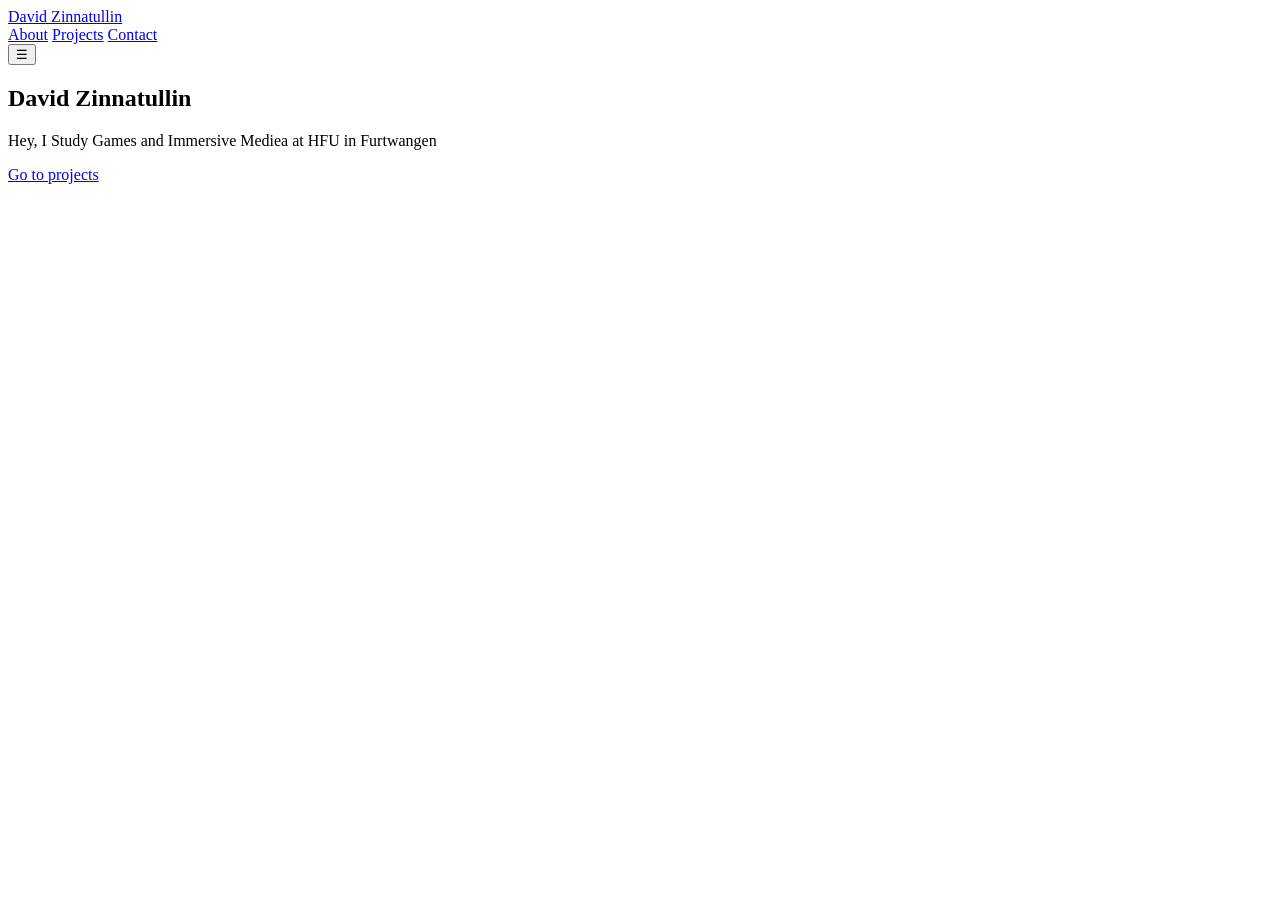
==== index.html @ 04d8bfc5 "SImple Implementation" ====
<!DOCTYPE html>
<html lang="en">
<head>
        <meta charset="utf-8">
        <meta name="viewport" content="width=device-width, initial-scale=1">
        <title>Basic Portfolio</title>
</head>
<body>
        <header class="site-header">
            <div img = "image.png " class="container header-inner">
                <a class="logo" href="#">David Zinnatullin</a>
                <nav class="nav" id="nav">
                    <a href="#about">About</a>
                    <a href="projects.html">Projects</a>
                    <a href="contact.html">Contact</a>
                </nav>
                <button id="nav-toggle" class="nav-toggle" aria-label="Toggle navigation">☰</button>
            </div>
        </header>

        <main>
            <section class="hero">
                <div class="container">
                    <h1>David Zinnatullin</h1>
                    <p class="lead">Hey, I Study Games and Immersive Mediea at HFU in Furtwangen</p>
                    <p><a class="btn" href="projects.html">Go to projects</a></p>
                </div>
            </section>


        </main>

   

        <script src="script.js"></script>
</body>
</html>
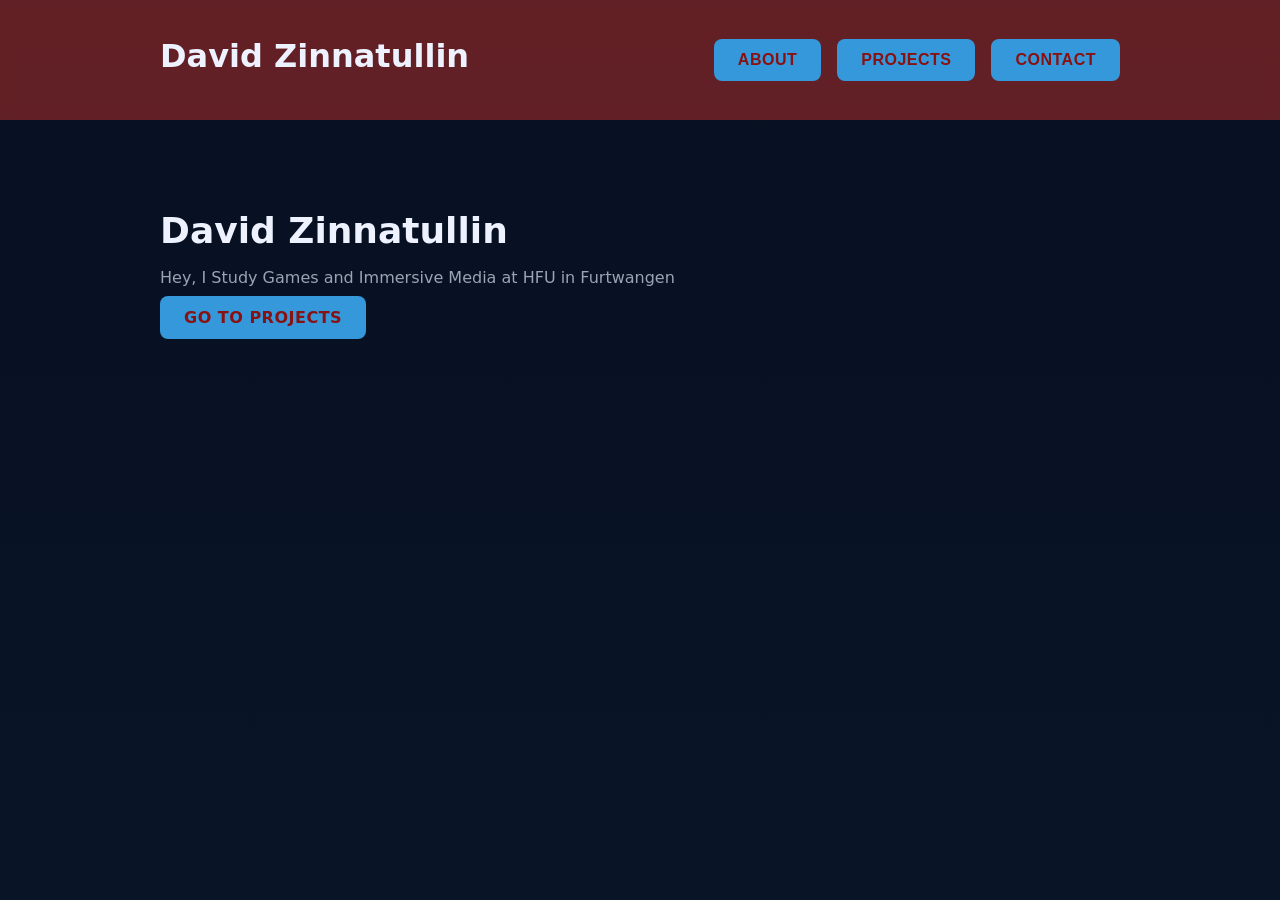
==== commit 7e73a240: "more diffrent changes (changed the buttons and font)" ====
--- a/index.html
+++ b/index.html
@@ -1,18 +1,24 @@
 <!DOCTYPE html>
 <html lang="en">
 <head>
-        <meta charset="utf-8">
-        <meta name="viewport" content="width=device-width, initial-scale=1">
-        <title>Basic Portfolio</title>
+    <meta charset="utf-8">
+    <meta name="viewport" content="width=device-width, initial-scale=1">
+    <title>Portfolio</title>
+    <link rel="stylesheet" href="style.css">
+    
 </head>
 <body>
         <header class="site-header">
             <div img = "image.png " class="container header-inner">
-                <a class="logo" href="#">David Zinnatullin</a>
+                <h1 class="logo" id="selection-Module" >David Zinnatullin</h1>
                 <nav class="nav" id="nav">
-                    <a href="#about">About</a>
-                    <a href="projects.html">Projects</a>
-                    <a href="contact.html">Contact</a>
+                    <form action="">
+                    <button  type="submit" class="btn">About</button>
+                    </form>
+                    <form action="projects.html" target="_self">
+                    <button type="submit" class="btn">Projects</button>
+                    </form>
+                    <button id="contact-widget-toggle" class="btn">Contact</button>
                 </nav>
                 <button id="nav-toggle" class="nav-toggle" aria-label="Toggle navigation">☰</button>
             </div>
@@ -22,7 +28,7 @@
             <section class="hero">
                 <div class="container">
                     <h1>David Zinnatullin</h1>
-                    <p class="lead">Hey, I Study Games and Immersive Mediea at HFU in Furtwangen</p>
+                    <p class="lead">Hey, I Study Games and Immersive Media at HFU in Furtwangen</p>
                     <p><a class="btn" href="projects.html">Go to projects</a></p>
                 </div>
             </section>
@@ -30,7 +36,24 @@
 
         </main>
 
-   
+                <!-- Contact widget trigger and widget markup -->
+              
+
+                <div id="contact-widget" class="contact-widget" aria-hidden="true">
+                    <div class="cw-header">
+                        <strong>Contact Information</strong>
+                        <button id="cw-close" class="cw-close" aria-label="Schließen">✕</button>
+                    </div>
+                    <form >
+                        <p></p>
+                        <label>Email</label>
+                        <address>Zinnatullin.da@gmail.com</address>
+                        <label>Mobile</label>
+                        <address>017670316932</address>
+                    </form>
+                </div>
+
+
 
         <script src="script.js"></script>
 </body>
--- a/style.css
+++ b/style.css
@@ -0,0 +1,420 @@
+:root {
+    --bg: #071327;
+    --muted: #9aa4b2;
+    --accent: #4f46e5;
+    --white: #eef2ff;
+    --card: rgba(255, 255, 255, 0.03);
+}
+
+* {
+    box-sizing: border-box;
+    margin: 0;
+    padding: 0
+}
+
+html,
+body {
+    height: 100%
+}
+
+body {
+    font-family: Inter, system-ui, -apple-system, 'Segoe UI', Roboto, 'Helvetica Neue', Arial;
+    line-height: 1.5;
+    color: var(--white);
+    background: linear-gradient(180deg, #071021 0%, #091427 100%)
+}
+
+h1,
+h2,
+h3,
+h4,
+h5,
+h6 
+{
+    font-weight: 600;
+    margin: 0 0 .5rem
+}
+
+
+
+
+a {
+    color: var(--accent);
+    text-decoration: none
+}
+
+a:hover {
+    text-decoration: underline
+}
+
+p {
+    margin: 0 0 1rem
+}
+
+img {
+    max-width: 100%;
+    height: auto;
+    display: block
+}
+
+.container {
+    max-width: 1000px;
+    margin: 0 auto;
+    padding: 1.25rem
+}
+
+.site-header {
+    padding: .75rem 0
+    
+    
+}
+.site-header{
+  background:rgba(137, 40, 40, 0.7);
+  backdrop-filter: blur(6px);
+  -webkit-backdrop-filter: blur(6px);
+  color:#2a55aa;
+  
+}
+
+.header-inner {
+    display: flex;
+    align-items: center;
+    justify-content: space-between
+}
+
+.logo {
+    font-weight: 700;
+    color: var(--white);
+    text-decoration: none
+}
+
+.nav {
+    display: flex;
+    gap: 1rem
+}
+
+.nav a {
+    color: var(--muted)
+}
+
+.nav a:hover {
+    color: var(--white)
+}
+
+.nav-toggle {
+    display: none;
+    background: transparent;
+    border: 0;
+    color: var(--white);
+    font-size: 1.2rem
+}
+
+
+
+
+
+.hero {
+    padding: 4rem 0
+}
+
+.hero h1 {
+    font-size: 2.25rem
+}
+
+.lead {
+    color: var(--muted);
+    max-width: 60ch
+}
+
+.btn {
+  /* Layout & Form */
+  padding: 12px 24px;
+  border-radius: 8px; /* Abgerundete Ecken */
+  border: none;
+  cursor: pointer;
+  
+  /* Schrift */
+  font-size: 16px;
+  font-weight: 600;
+  text-transform: uppercase;
+  letter-spacing: 0.5px;
+  
+  /* Farben & Übergänge */
+  background-color: #3498db; /* Dein Blau */
+  color: #881111;
+  transition: all 0.3s ease; /* Sanfte Animation */
+}
+
+/* Hover-Effekt: Wenn man mit der Maus darüberfährt */
+.btn:hover {
+  background-color: #2980b9;
+  transform: translateY(-2px); /* Hebe-Effekt */
+  box-shadow: 0 4px 12px rgba(0, 0, 0, 0.15); /* Schatten für Tiefe */
+}
+
+/* Active-Effekt: Beim Klicken */
+.btn:active {
+  transform: translateY(0);
+}
+
+.about,
+.projects,
+.contact 
+{
+    padding: 2rem 0
+}
+
+.grid {
+    display: grid;
+    grid-template-columns: repeat(auto-fit, minmax(220px, 1fr));
+    gap: 1rem
+}
+
+.card {
+    background: var(--card);
+    padding: 1rem;
+    border-radius: 8px
+}
+
+.card h3 {
+    margin-top: 0
+}
+
+form {
+    display: grid;
+    gap: .5rem;
+    max-width: 540px
+}
+
+input,
+textarea {
+    padding: .6rem;
+    border-radius: 6px;
+    border: 1px solid rgba(255, 255, 255, 0.06);
+    background: transparent;
+    color: var(--white)
+}
+
+.form-status {
+    color: var(--muted);
+    font-size: .95rem;
+    margin-top: .5rem
+}
+
+.site-footer {
+    padding: 2rem 0;
+    color: var(--muted);
+    font-size: .95rem
+}
+
+@media(max-width:700px) {
+    .nav {
+        display: none;
+        position: absolute;
+        right: 1rem;
+        top: 64px;
+        background: var(--card);
+        padding: .75rem;
+        border-radius: 8px;
+        flex-direction: column
+    }
+
+    .nav-toggle {
+        display: inline-block
+    }
+
+    .header-inner {
+        position: relative
+    }
+}
+
+/* Gallery / modal styles */
+.gallery {
+    display: flex;
+    gap: 1rem;
+    flex-wrap: wrap;
+    margin-top: 1rem
+}
+
+.thumb {
+    width: 220px;
+    cursor: pointer;
+    border-radius: 8px;
+    overflow: hidden;
+    background: var(--card);
+    position: relative
+}
+
+.thumb img {
+    display: block;
+    width: 100%;
+    height: 140px;
+    object-fit: cover
+}
+
+.thumb-label {
+    padding: .5rem;
+    color: var(--muted);
+    font-size: .95rem
+}
+
+.video-modal {
+    display: none;
+    position: fixed;
+    inset: 0;
+    align-items: center;
+    justify-content: center;
+    z-index: 1200
+}
+
+.video-modal[aria-hidden="false"] {
+    display: flex
+}
+
+.vm-backdrop {
+    position: absolute;
+    inset: 0;
+    background: rgba(2, 6, 23, 0.75)
+}
+
+.vm-content {
+    position: relative;
+    max-width: 900px;
+    width: calc(100% - 2rem);
+    border-radius: 10px;
+    overflow: hidden;
+    background: #000;
+    padding: .5rem;
+    z-index: 1210;
+    box-shadow: 0 10px 40px rgba(2, 6, 23, 0.6)
+}
+
+.vm-close {
+    position: absolute;
+    right: .5rem;
+    top: .25rem;
+    background: transparent;
+    color: #fff;
+    border: 0;
+    font-size: 1.2rem;
+    padding: .35rem
+}
+
+video#project-player {
+    width: 100%;
+    height: auto;
+    background: #000;
+    display: block
+}
+
+.vm-controls {
+    display: flex;
+    justify-content: space-between;
+    padding: .5rem;
+    color: var(--muted)
+}
+
+.vm-btn {
+    background: transparent;
+    border: 1px solid rgba(255, 255, 255, 0.06);
+    color: var(--white);
+    padding: .45rem .8rem;
+    border-radius: 6px
+}
+
+@media(max-width:520px) {
+    .thumb {
+        width: 48%
+    }
+
+    .thumb img {
+        height: 110px
+    }
+}
+
+/* Contact widget styles */
+.contact-toggle {
+    position: fixed;
+    right: 1rem;
+    bottom: 1rem;
+    background: var(--accent);
+    color: #fff;
+    border: 0;
+    padding: .6rem .9rem;
+    border-radius: 999px;
+    cursor: pointer;
+    z-index: 1300
+}
+
+.contact-widget {
+    position: fixed;
+    right: 1rem;
+    bottom: 4.25rem;
+    width: 320px;
+    max-width: calc(100% - 2rem);
+    background: var(--card);
+    border-radius: 10px;
+    box-shadow: 0 8px 30px rgba(2, 6, 23, 0.6);
+    overflow: hidden;
+    z-index: 1305;
+    display: flex;
+    flex-direction: column
+}
+
+.contact-widget[aria-hidden="true"] {
+    display: none
+}
+
+.cw-header {
+    display: flex;
+    align-items: center;
+    justify-content: space-between;
+    padding: .6rem .8rem;
+    border-bottom: 1px solid rgba(255, 255, 255, 0.03);
+    color: var(--white)
+}
+
+.cw-close {
+    background: transparent;
+    border: 0;
+    color: var(--white);
+    font-size: 1rem
+}
+
+.cw-form {
+    display: flex;
+    flex-direction: column;
+    gap: .5rem;
+    padding: .75rem
+}
+
+.cw-form input,
+.cw-form textarea {
+    background: transparent;
+    border: 1px solid rgba(255, 255, 255, 0.06);
+    padding: .5rem;
+    border-radius: 6px;
+    color: var(--white)
+}
+
+.cw-actions {
+    display: flex;
+    justify-content: flex-end;
+    margin-top: .5rem
+}
+
+.cw-status {
+    color: var(--muted);
+    font-size: .9rem;
+    margin-top: .25rem
+}
+
+@media(max-width:520px) {
+    .contact-widget {
+        right: 0;
+        left: 0;
+        bottom: 0;
+        width: 100%;
+        border-radius: 12px 12px 0 0
+    }
+}
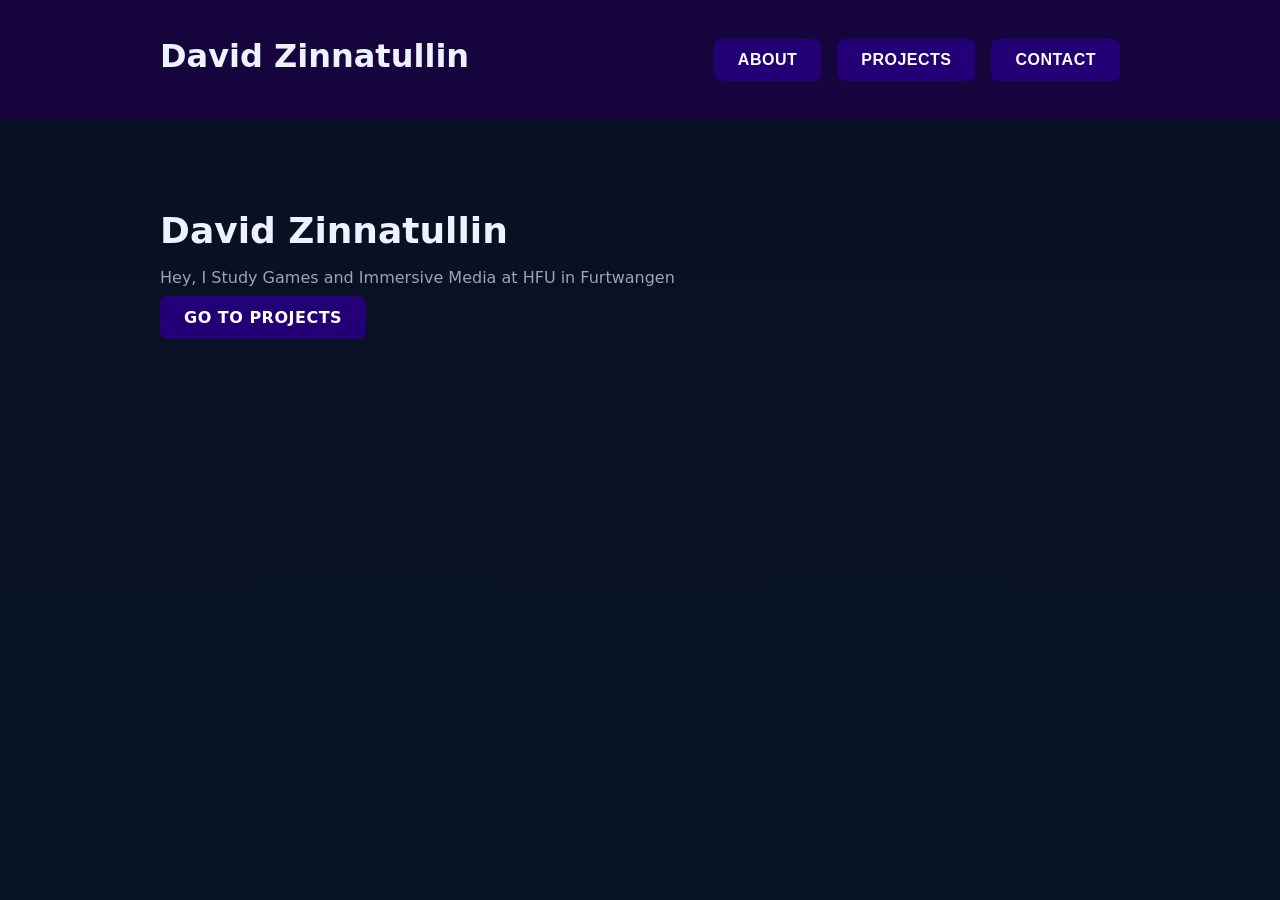
==== commit 302d94e5: "mobile number removed" ====
--- a/index.html
+++ b/index.html
@@ -48,8 +48,7 @@
                         <p></p>
                         <label>Email</label>
                         <address>Zinnatullin.da@gmail.com</address>
-                        <label>Mobile</label>
-                        <address>017670316932</address>
+                       
                     </form>
                 </div>
 
--- a/style.css
+++ b/style.css
@@ -69,7 +69,7 @@
     
 }
 .site-header{
-  background:rgba(137, 40, 40, 0.7);
+  background:rgba(29, 0, 75, 0.7);
   backdrop-filter: blur(6px);
   -webkit-backdrop-filter: blur(6px);
   color:#2a55aa;
@@ -140,8 +140,8 @@
   letter-spacing: 0.5px;
   
   /* Farben & Übergänge */
-  background-color: #3498db; /* Dein Blau */
-  color: #881111;
+  background-color: #240077; /* Dein Blau */
+  color: #ffffff;
   transition: all 0.3s ease; /* Sanfte Animation */
 }
 
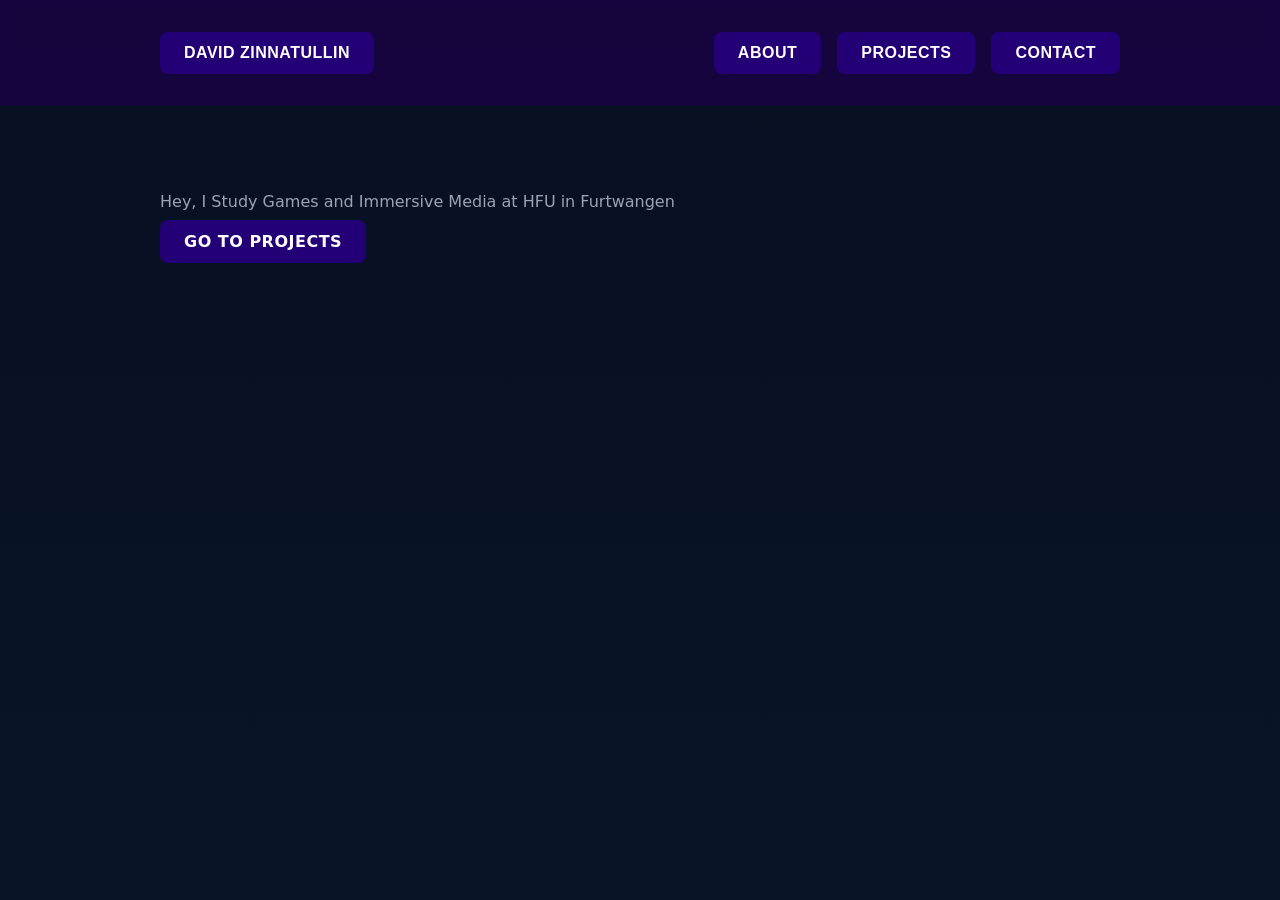
==== commit 87cadb44: "changes done etc." ====
--- a/index.html
+++ b/index.html
@@ -10,7 +10,7 @@
 <body>
         <header class="site-header">
             <div img = "image.png " class="container header-inner">
-                <h1 class="logo" id="selection-Module" >David Zinnatullin</h1>
+                <button class="btn" id="selection-Module" >David Zinnatullin</button>
                 <nav class="nav" id="nav">
                     <form action="">
                     <button  type="submit" class="btn">About</button>
@@ -27,7 +27,7 @@
         <main>
             <section class="hero">
                 <div class="container">
-                    <h1>David Zinnatullin</h1>
+                   
                     <p class="lead">Hey, I Study Games and Immersive Media at HFU in Furtwangen</p>
                     <p><a class="btn" href="projects.html">Go to projects</a></p>
                 </div>
--- a/style.css
+++ b/style.css
@@ -29,8 +29,7 @@
 h3,
 h4,
 h5,
-h6 
-{
+h6 {
     font-weight: 600;
     margin: 0 0 .5rem
 }
@@ -65,21 +64,21 @@
 
 .site-header {
     padding: .75rem 0
-    
-    
-}
-.site-header{
-  background:rgba(29, 0, 75, 0.7);
-  backdrop-filter: blur(6px);
-  -webkit-backdrop-filter: blur(6px);
-  color:#2a55aa;
-  
+}
+
+.site-header {
+
+    background: rgba(29, 0, 75, 0.7);
+    backdrop-filter: blur(6px);
+    -webkit-backdrop-filter: blur(6px);
+    color: #2a55aa;
+
 }
 
 .header-inner {
     display: flex;
     align-items: center;
-    justify-content: space-between
+    justify-content: space-between;
 }
 
 .logo {
@@ -118,6 +117,7 @@
 }
 
 .hero h1 {
+    align-self: auto;
     font-size: 2.25rem
 }
 
@@ -127,40 +127,44 @@
 }
 
 .btn {
-  /* Layout & Form */
-  padding: 12px 24px;
-  border-radius: 8px; /* Abgerundete Ecken */
-  border: none;
-  cursor: pointer;
-  
-  /* Schrift */
-  font-size: 16px;
-  font-weight: 600;
-  text-transform: uppercase;
-  letter-spacing: 0.5px;
-  
-  /* Farben & Übergänge */
-  background-color: #240077; /* Dein Blau */
-  color: #ffffff;
-  transition: all 0.3s ease; /* Sanfte Animation */
+    /* Layout & Form */
+    padding: 12px 24px;
+    border-radius: 8px;
+    /* Abgerundete Ecken */
+    border: none;
+    cursor: pointer;
+
+    /* Schrift */
+    font-size: 16px;
+    font-weight: 600;
+    text-transform: uppercase;
+    letter-spacing: 0.5px;
+
+    /* Farben & Übergänge */
+    background-color: #240077;
+    /* Dein Blau */
+    color: #ffffff;
+    transition: all 0.3s ease;
+    /* Sanfte Animation */
 }
 
 /* Hover-Effekt: Wenn man mit der Maus darüberfährt */
 .btn:hover {
-  background-color: #2980b9;
-  transform: translateY(-2px); /* Hebe-Effekt */
-  box-shadow: 0 4px 12px rgba(0, 0, 0, 0.15); /* Schatten für Tiefe */
+    background-color: #000000;
+    transform: translateY(-2px);
+    /* Hebe-Effekt */
+    box-shadow: 0 4px 12px rgba(0, 0, 0, 0.15);
+    /* Schatten für Tiefe */
 }
 
 /* Active-Effekt: Beim Klicken */
 .btn:active {
-  transform: translateY(0);
+    transform: translateY(0);
 }
 
 .about,
 .projects,
-.contact 
-{
+.contact {
     padding: 2rem 0
 }
 
@@ -417,4 +421,4 @@
         width: 100%;
         border-radius: 12px 12px 0 0
     }
-}
+}
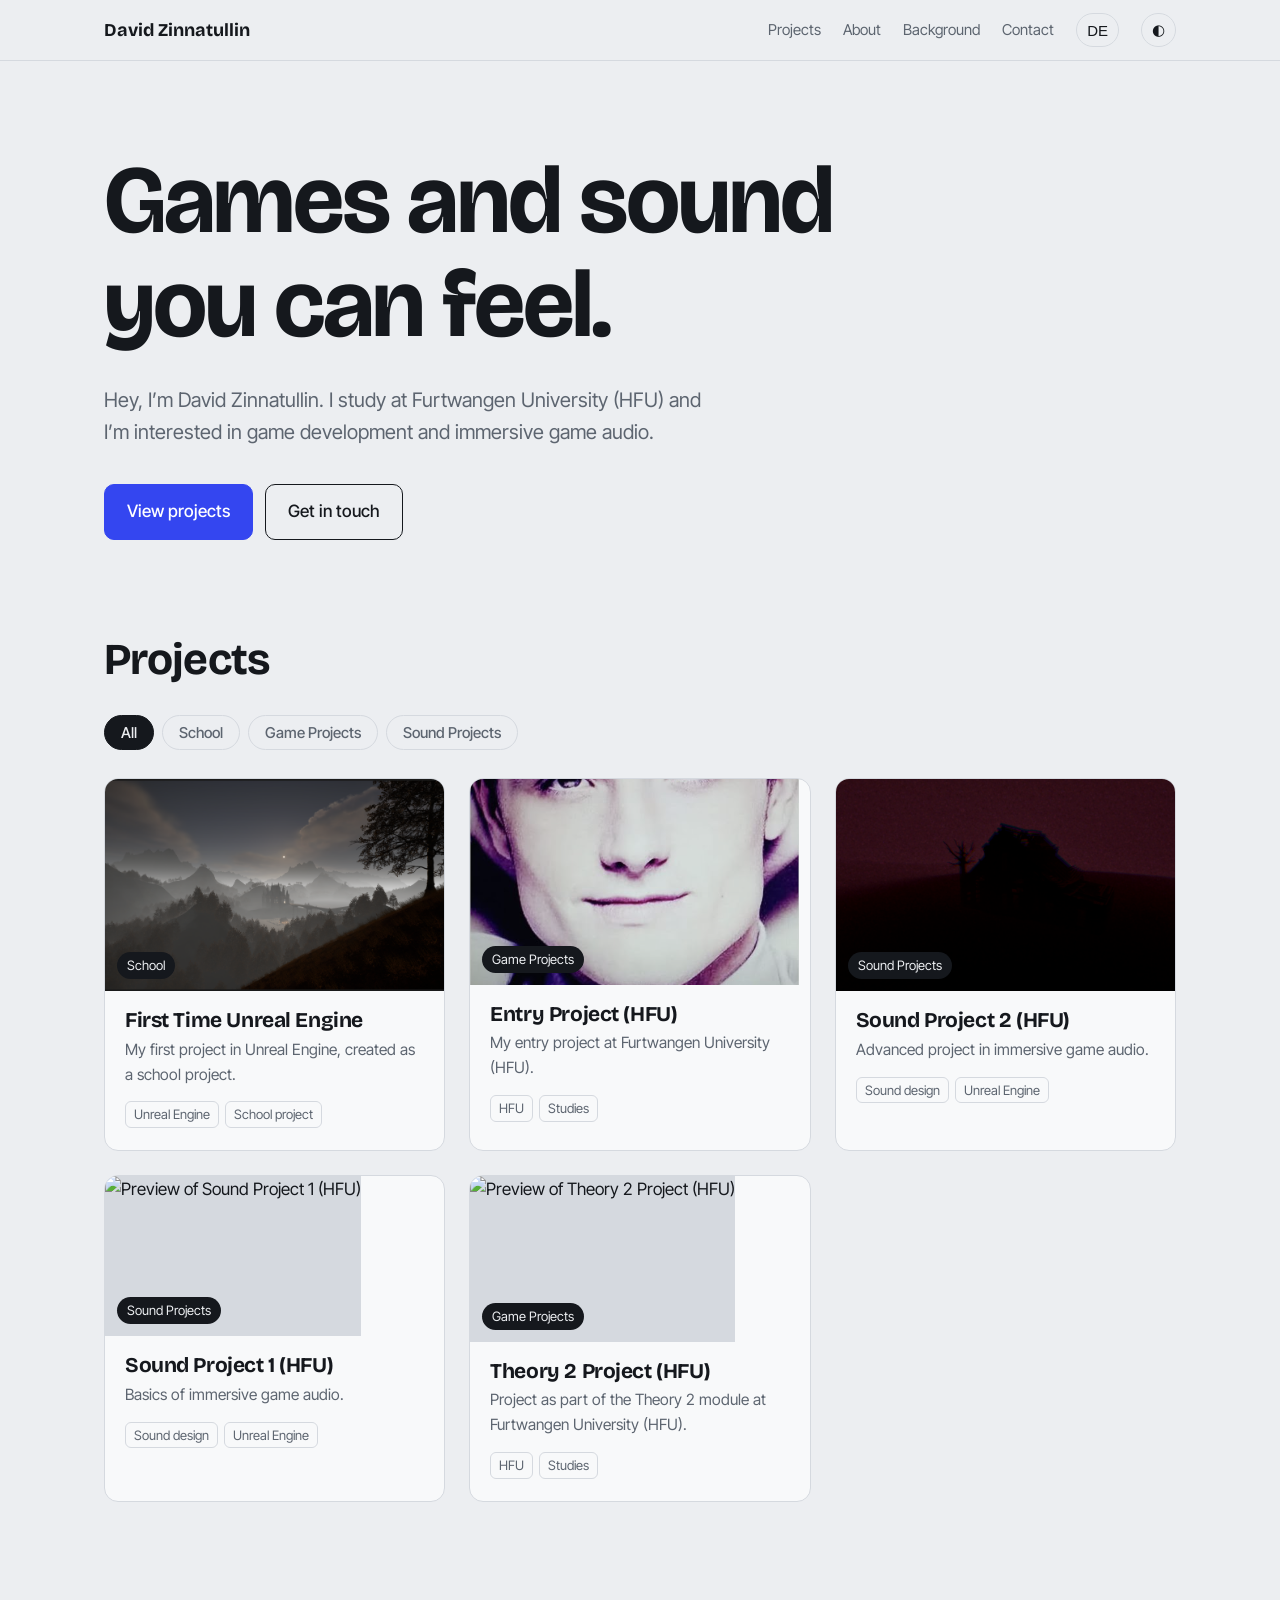
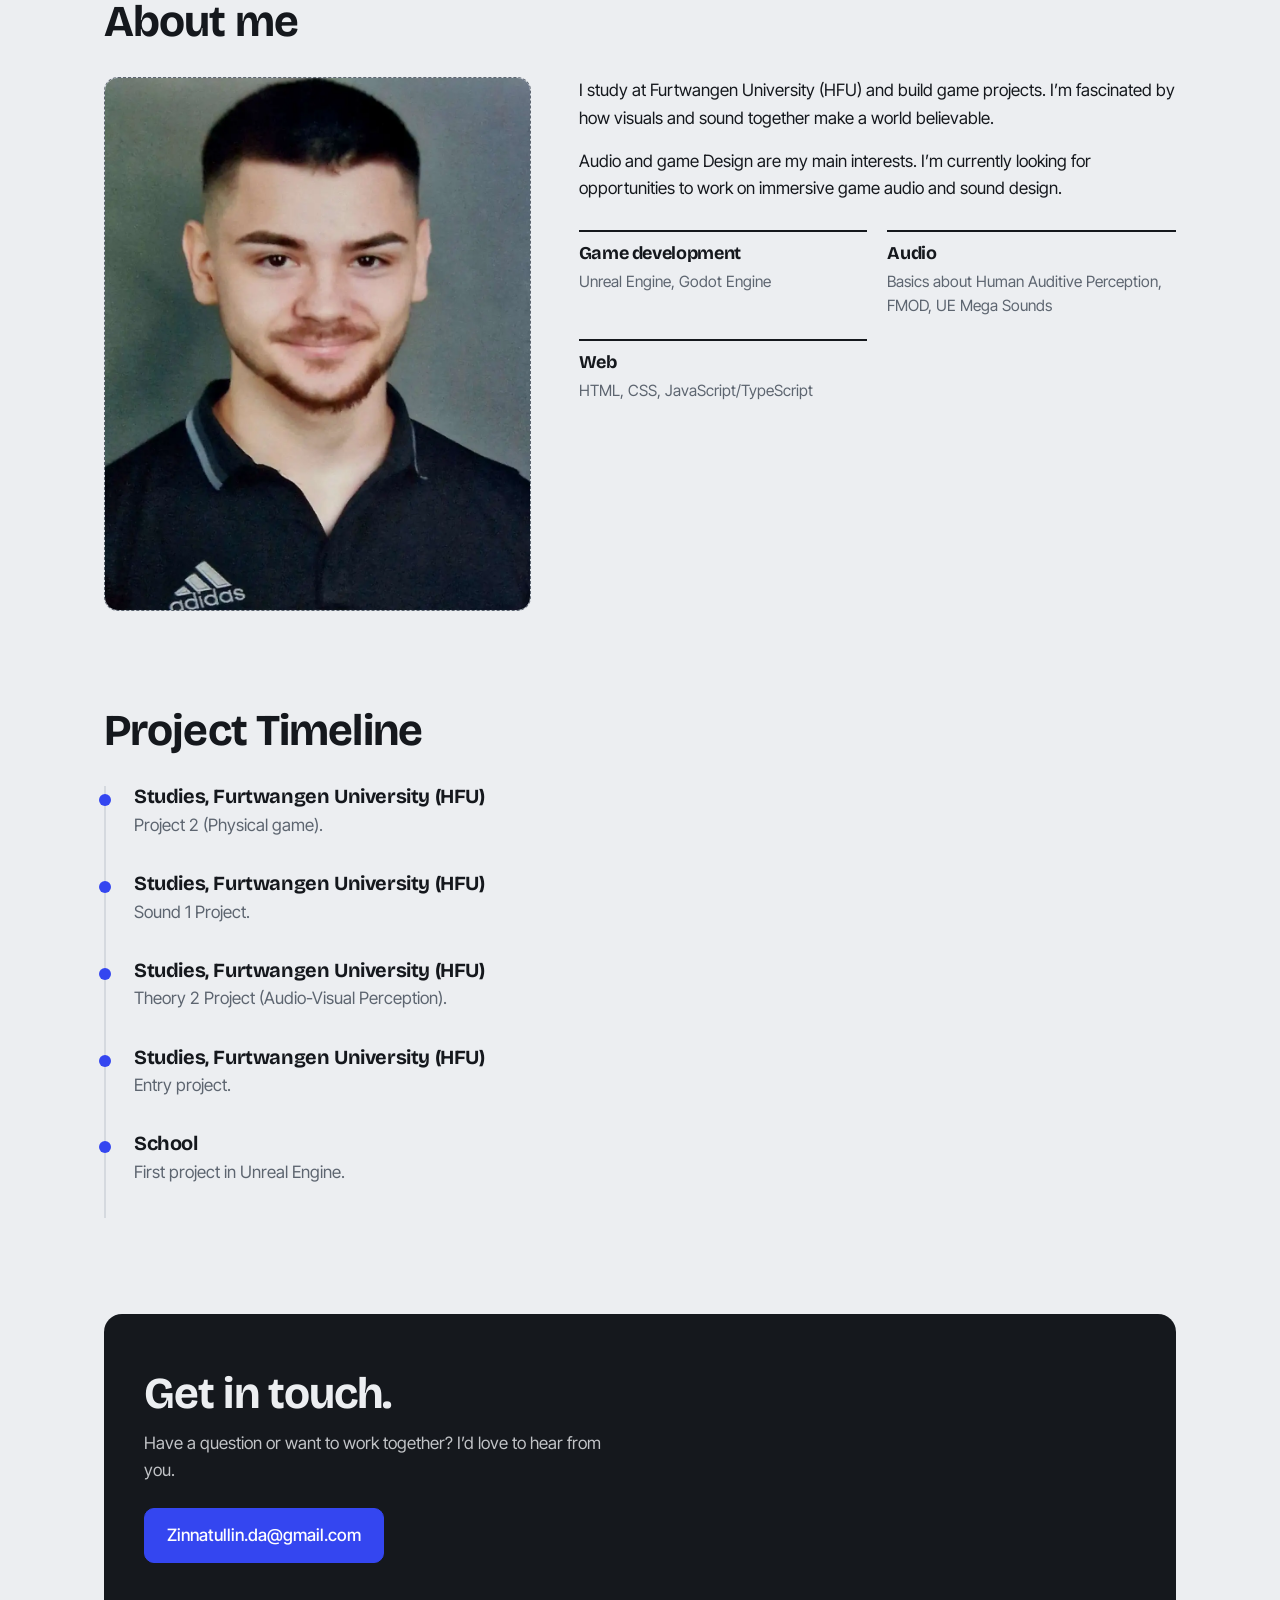
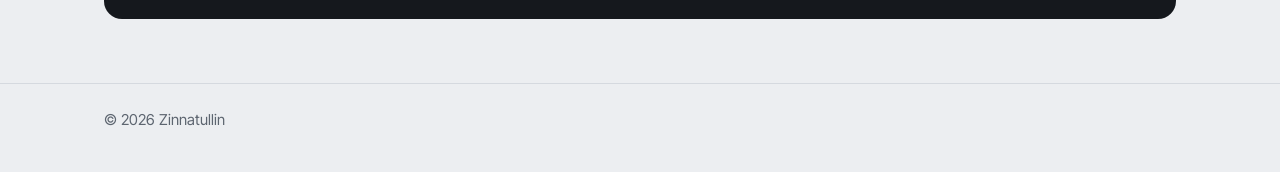
==== commit fb9ccbdd: "portfolio fortschritt" ====
--- a/index.html
+++ b/index.html
@@ -1,59 +1,85 @@
 <!DOCTYPE html>
-<html lang="en">
+<html lang="de">
 <head>
-    <meta charset="utf-8">
-    <meta name="viewport" content="width=device-width, initial-scale=1">
-    <title>Portfolio</title>
-    <link rel="stylesheet" href="style.css">
-    
+<meta charset="utf-8">
+<meta name="viewport" content="width=device-width, initial-scale=1, viewport-fit=cover">
+<title data-i18n="title">David Zinnatullin – Portfolio</title>
+<link rel="preconnect" href="https://fonts.googleapis.com">
+<link rel="preconnect" href="https://fonts.gstatic.com" crossorigin>
+<link href="https://fonts.googleapis.com/css2?family=Bricolage+Grotesque:wght@500;700&family=Inter+Tight:wght@400;500&display=swap" rel="stylesheet">
+<link rel="stylesheet" href="style.css">
+<script src="script.js" defer></script>
 </head>
 <body>
-        <header class="site-header">
-            <div img = "image.png " class="container header-inner">
-                <button class="btn" id="selection-Module" >David Zinnatullin</button>
-                <nav class="nav" id="nav">
-                    <form action="">
-                    <button  type="submit" class="btn">About</button>
-                    </form>
-                    <form action="projects.html" target="_self">
-                    <button type="submit" class="btn">Projects</button>
-                    </form>
-                    <button id="contact-widget-toggle" class="btn">Contact</button>
-                </nav>
-                <button id="nav-toggle" class="nav-toggle" aria-label="Toggle navigation">☰</button>
-            </div>
-        </header>
-
-        <main>
-            <section class="hero">
-                <div class="container">
-                   
-                    <p class="lead">Hey, I Study Games and Immersive Media at HFU in Furtwangen</p>
-                    <p><a class="btn" href="projects.html">Go to projects</a></p>
-                </div>
-            </section>
+<header class="nav"><div class="wrap">
+  <a class="logo" href="#top">David Zinnatullin</a>
+  <nav>
+    <a class="l" href="#projekte" data-i18n="nav_projects">Projekte</a><a class="l" href="#ueber-mich" data-i18n="nav_about">Über mich</a><a class="l" href="#erfahrung" data-i18n="nav_career">Werdegang</a><a class="l" href="#kontakt" data-i18n="nav_contact">Kontakt</a>
+    <button id="lang" aria-label="Sprache wechseln">EN</button>
+    <button id="theme" aria-label="Farbschema wechseln">◐</button>
+  </nav>
+</div></header>
 
 
-        </main>
-
-                <!-- Contact widget trigger and widget markup -->
-              
-
-                <div id="contact-widget" class="contact-widget" aria-hidden="true">
-                    <div class="cw-header">
-                        <strong>Contact Information</strong>
-                        <button id="cw-close" class="cw-close" aria-label="Schließen">✕</button>
-                    </div>
-                    <form >
-                        <p></p>
-                        <label>Email</label>
-                        <address>Zinnatullin.da@gmail.com</address>
-                       
-                    </form>
-                </div>
+<main id="top">
+<section class="hero"><div class="wrap">
+  <h1 data-i18n="h1">Spiele und Sound, die man spürt.</h1>
+  <p data-i18n="hero_p">Hey, ich bin David Zinnatullin. Ich bin Student an der Hochschule Furtwangen (HFU) und interessiere mich für Game-Entwicklung und immersives Game-Audio.</p>
+  <div class="btns"><a class="btn primary" href="#projekte" data-i18n="btn_projects">Projekte ansehen</a><a class="btn" href="#kontakt" data-i18n="btn_contact">Kontakt aufnehmen</a></div>
+</div></section>
 
 
+<section id="projekte"><div class="wrap">
+  <h2 data-i18n="h_projects">Projekte</h2>
+  <div class="filters" id="filters" role="group" aria-label="Projekte filtern"></div>
+  <div class="grid" id="grid"></div>
+</div></section>
 
-        <script src="script.js"></script>
+
+<section id="ueber-mich"><div class="wrap">
+  <h2 data-i18n="h_about">Über mich</h2>
+  <div class="about">
+    <div class="portrait" >
+      <img src="../images/ME.webp" alt="David Zinnatullin"> 
+    </div>
+    <div>
+      <p data-i18n="about_p1">Ich studiere an der Hochschule Furtwangen (HFU) und entwickle Spiele-Projekte. Mich begeistert, wie Bild und Ton zusammen eine Welt glaubwürdig machen.</p>
+      <p data-i18n="about_p2">Audio und game Design sind meine Hauptinteressen. Ich suche derzeit nach Möglichkeiten, an immersivem Game-Audio und Sounddesign zu arbeiten.</p>
+      <div class="skills">
+        <div><h3 data-i18n="sk1_h">Game-Entwicklung</h3><p data-i18n="sk1_p">Unreal Engine, Godot Engine</p></div>
+        <div><h3 data-i18n="sk2_h">Audio</h3><p data-i18n="sk2_p">Basics about Human Auditive Perception, FMOD, UE Mega Sounds</p></div>
+        <div><h3 data-i18n="sk3_h">Web</h3><p data-i18n="sk3_p">HTML, CSS, JavaScript</p></div>
+      </div>
+    </div>
+  </div>
+</div></section>
+
+<section id="erfahrung"><div class="wrap">
+  <h2 data-i18n="h_career">Projekt verlauf</h2>
+  <ul class="timeline">
+    <li><h3 data-i18n="t5_h">Studium, Hochschule Furtwangen (HFU)</h3><p data-i18n="t5_p">Projekt 2 (Physical game)</p></li>
+    <li><h3 data-i18n="t4_h">Studium, Hochschule Furtwangen (HFU)</h3><p data-i18n="t4_p">Sound 1 Project.</p></li>
+    <li><h3 data-i18n="t3_h">Studium, Hochschule Furtwangen (HFU)</h3><p data-i18n="t3_p">Theory 2 Project (Audio-Visual Perception).</p></li>
+    <li><h3 data-i18n="t1_h">Studium, Hochschule Furtwangen (HFU)</h3><p data-i18n="t1_p">Einstiegsprojekt.</p></li>
+    <li><h3 data-i18n="t2_h">Schule</h3><p data-i18n="t2_p">Erstes Projekt in der Unreal Engine.</p></li>
+
+  </ul>
+</div></section>
+
+<section id="kontakt"><div class="wrap">
+  <div class="contact">
+    <h2 data-i18n="h_contact">Schreib mir.</h2>
+    <p data-i18n="contact_p">Du hast eine Frage oder möchtest zusammenarbeiten? Ich freue mich auf deine Nachricht.</p>
+    <div class="btns"><a class="btn primary" href="mailto:Zinnatullin.da@gmail.com">Zinnatullin.da@gmail.com</a></div>
+  </div>
+</div></section>
+</main>
+<footer><div class="wrap">© <span id="yr"></span> Zinnatullin</div></footer>
+
+<dialog id="dlg" aria-label="Projektdetails">
+  <button class="dclose" id="dclose" aria-label="Schließen">✕</button>
+  <div class="media" id="dmedia"></div>
+  <div class="dbody"><h3 id="dtitle"></h3><p id="dtext"></p><div class="tags" id="dtags"></div></div>
+</dialog>
 </body>
 </html>
--- a/style.css
+++ b/style.css
@@ -1,424 +1,515 @@
 :root {
-    --bg: #071327;
-    --muted: #9aa4b2;
-    --accent: #4f46e5;
-    --white: #eef2ff;
-    --card: rgba(255, 255, 255, 0.03);
+    --bg: #eceef1;
+    --surface: #f8f9fa;
+    --ink: #15181d;
+    --muted: #5d6570;
+    --line: #d5d9df;
+    --accent: #3446f0;
+    --accent-ink: #fff;
+    --head: 'Bricolage Grotesque', system-ui, sans-serif;
+    --body: 'Inter Tight', system-ui, sans-serif;
+    box-sizing: border-box;
+    padding-top: env(safe-area-inset-top, 0px);
+    padding-bottom: env(safe-area-inset-bottom, 0px);
+}
+
+@media (prefers-color-scheme:dark) {
+    :root:not([data-theme="light"]) {
+        --bg: #14161a;
+        --surface: #1c1f25;
+        --ink: #eceef1;
+        --muted: #9aa2ad;
+        --line: #2b3037;
+        --accent: #7b89ff;
+        --accent-ink: #10131a
+    }
+}
+
+:root[data-theme="dark"] {
+    --bg: #14161a;
+    --surface: #1c1f25;
+    --ink: #eceef1;
+    --muted: #9aa2ad;
+    --line: #2b3037;
+    --accent: #7b89ff;
+    --accent-ink: #10131a
+}
+
+html {
+    scroll-padding-top: 70px;
+    scroll-behavior: smooth
 }
 
 * {
-    box-sizing: border-box;
+    box-sizing: border-box
+}
+
+body {
     margin: 0;
-    padding: 0
-}
-
-html,
-body {
-    height: 100%
-}
-
-body {
-    font-family: Inter, system-ui, -apple-system, 'Segoe UI', Roboto, 'Helvetica Neue', Arial;
-    line-height: 1.5;
-    color: var(--white);
-    background: linear-gradient(180deg, #071021 0%, #091427 100%)
-}
-
-h1,
-h2,
-h3,
-h4,
-h5,
-h6 {
-    font-weight: 600;
-    margin: 0 0 .5rem
-}
-
-
-
+    background: var(--bg);
+    color: var(--ink);
+    font: 400 17px/1.6 var(--body)
+}
 
 a {
-    color: var(--accent);
-    text-decoration: none
-}
-
-a:hover {
-    text-decoration: underline
-}
-
-p {
-    margin: 0 0 1rem
-}
-
-img {
-    max-width: 100%;
-    height: auto;
-    display: block
-}
-
-.container {
-    max-width: 1000px;
+    color: inherit
+}
+
+:focus-visible {
+    outline: 2px solid var(--accent);
+    outline-offset: 3px
+}
+
+.wrap {
+    max-width: 1120px;
     margin: 0 auto;
-    padding: 1.25rem
-}
-
-.site-header {
-    padding: .75rem 0
-}
-
-.site-header {
-
-    background: rgba(29, 0, 75, 0.7);
-    backdrop-filter: blur(6px);
-    -webkit-backdrop-filter: blur(6px);
-    color: #2a55aa;
-
-}
-
-.header-inner {
+    padding: 0 24px
+}
+
+header.nav {
+    position: sticky;
+    top: 0;
+    z-index: 20;
+    background: color-mix(in srgb, var(--bg) 88%, transparent);
+    backdrop-filter: blur(10px);
+    border-bottom: 1px solid var(--line)
+}
+
+header.nav .wrap {
     display: flex;
     align-items: center;
     justify-content: space-between;
+    height: 60px
 }
 
 .logo {
+    font: 700 18px var(--head);
+    text-decoration: none
+}
+
+nav {
+    display: flex;
+    gap: 22px;
+    align-items: center
+}
+
+nav a {
+    text-decoration: none;
+    color: var(--muted);
+    font-size: 15px
+}
+
+nav a:hover {
+    color: var(--ink)
+}
+
+#theme,
+#lang {
+    background: none;
+    border: 1px solid var(--line);
+    color: var(--ink);
+    border-radius: 999px;
+    min-width: 34px;
+    height: 34px;
+    padding: 0 10px;
+    cursor: pointer;
+    font-size: 15px
+}
+
+section {
+    padding: 96px 0 0
+}
+
+h1,
+h2,
+h3 {
+    font-family: var(--head);
+    margin: 0;
+    line-height: 1.08;
+    letter-spacing: -.02em
+}
+
+h1 {
+    font-size: clamp(44px, 8vw, 96px);
     font-weight: 700;
-    color: var(--white);
-    text-decoration: none
-}
-
-.nav {
+    max-width: 14ch
+}
+
+h2 {
+    font-size: clamp(30px, 4vw, 44px);
+    font-weight: 700;
+    margin-bottom: 32px
+}
+
+.hero {
+    padding-top: 88px
+}
+
+.hero p {
+    max-width: 52ch;
+    color: var(--muted);
+    font-size: 20px;
+    margin: 28px 0 36px
+}
+
+.btns {
     display: flex;
-    gap: 1rem
-}
-
-.nav a {
-    color: var(--muted)
-}
-
-.nav a:hover {
-    color: var(--white)
-}
-
-.nav-toggle {
-    display: none;
-    background: transparent;
-    border: 0;
-    color: var(--white);
-    font-size: 1.2rem
-}
-
-
-
-
-
-.hero {
-    padding: 4rem 0
-}
-
-.hero h1 {
-    align-self: auto;
-    font-size: 2.25rem
-}
-
-.lead {
-    color: var(--muted);
-    max-width: 60ch
+    gap: 12px;
+    flex-wrap: wrap
 }
 
 .btn {
-    /* Layout & Form */
-    padding: 12px 24px;
-    border-radius: 8px;
-    /* Abgerundete Ecken */
-    border: none;
-    cursor: pointer;
-
-    /* Schrift */
-    font-size: 16px;
-    font-weight: 600;
-    text-transform: uppercase;
-    letter-spacing: 0.5px;
-
-    /* Farben & Übergänge */
-    background-color: #240077;
-    /* Dein Blau */
-    color: #ffffff;
-    transition: all 0.3s ease;
-    /* Sanfte Animation */
-}
-
-/* Hover-Effekt: Wenn man mit der Maus darüberfährt */
+    display: inline-block;
+    padding: 13px 22px;
+    border-radius: 10px;
+    text-decoration: none;
+    font-weight: 500;
+    border: 1px solid var(--ink)
+}
+
+.btn.primary {
+    background: var(--accent);
+    border-color: var(--accent);
+    color: var(--accent-ink)
+}
+
 .btn:hover {
-    background-color: #000000;
-    transform: translateY(-2px);
-    /* Hebe-Effekt */
-    box-shadow: 0 4px 12px rgba(0, 0, 0, 0.15);
-    /* Schatten für Tiefe */
-}
-
-/* Active-Effekt: Beim Klicken */
-.btn:active {
-    transform: translateY(0);
-}
-
-.about,
-.projects,
-.contact {
-    padding: 2rem 0
+    transform: translateY(-1px)
+}
+
+.filters {
+    display: flex;
+    gap: 8px;
+    flex-wrap: wrap;
+    margin-bottom: 28px
+}
+
+.filters button {
+    font: 500 15px var(--body);
+    background: none;
+    color: var(--muted);
+    border: 1px solid var(--line);
+    border-radius: 999px;
+    padding: 7px 16px;
+    cursor: pointer
+}
+
+.filters button[aria-pressed="true"] {
+    background: var(--ink);
+    color: var(--bg);
+    border-color: var(--ink)
 }
 
 .grid {
     display: grid;
-    grid-template-columns: repeat(auto-fit, minmax(220px, 1fr));
-    gap: 1rem
-}
-
-.card {
-    background: var(--card);
-    padding: 1rem;
-    border-radius: 8px
-}
-
-.card h3 {
-    margin-top: 0
-}
-
-form {
-    display: grid;
-    gap: .5rem;
-    max-width: 540px
-}
-
-input,
-textarea {
-    padding: .6rem;
-    border-radius: 6px;
-    border: 1px solid rgba(255, 255, 255, 0.06);
-    background: transparent;
-    color: var(--white)
-}
-
-.form-status {
-    color: var(--muted);
-    font-size: .95rem;
-    margin-top: .5rem
-}
-
-.site-footer {
-    padding: 2rem 0;
-    color: var(--muted);
-    font-size: .95rem
-}
-
-@media(max-width:700px) {
-    .nav {
-        display: none;
-        position: absolute;
-        right: 1rem;
-        top: 64px;
-        background: var(--card);
-        padding: .75rem;
-        border-radius: 8px;
-        flex-direction: column
-    }
-
-    .nav-toggle {
-        display: inline-block
-    }
-
-    .header-inner {
-        position: relative
-    }
-}
-
-/* Gallery / modal styles */
-.gallery {
+    grid-template-columns: repeat(auto-fill, minmax(320px, 1fr));
+    gap: 24px
+}
+
+.tile {
+    background: var(--surface);
+    border: 1px solid var(--line);
+    border-radius: 14px;
+    overflow: hidden;
+    cursor: pointer;
     display: flex;
-    gap: 1rem;
-    flex-wrap: wrap;
-    margin-top: 1rem
-}
-
-.thumb {
-    width: 220px;
-    cursor: pointer;
-    border-radius: 8px;
-    overflow: hidden;
-    background: var(--card);
-    position: relative
-}
-
-.thumb img {
-    display: block;
+    flex-direction: column;
+    text-align: left;
+    padding: 0;
+    font: inherit;
+    color: inherit
+}
+
+.media {
+    position: relative;
+    aspect-ratio: 16/10;
+    background: var(--line);
+    overflow: hidden
+}
+
+.media img,
+.media video {
     width: 100%;
-    height: 140px;
-    object-fit: cover
-}
-
-.thumb-label {
-    padding: .5rem;
-    color: var(--muted);
-    font-size: .95rem
-}
-
-.video-modal {
-    display: none;
-    position: fixed;
-    inset: 0;
-    align-items: center;
-    justify-content: center;
-    z-index: 1200
-}
-
-.video-modal[aria-hidden="false"] {
-    display: flex
-}
-
-.vm-backdrop {
+    height: 100%;
+    object-fit: cover;
+    display: block
+}
+
+.tile .media video {
     position: absolute;
     inset: 0;
-    background: rgba(2, 6, 23, 0.75)
-}
-
-.vm-content {
+    opacity: 0;
+    transition: opacity .25s
+}
+
+.tile .media video.on {
+    opacity: 1
+}
+
+.ph {
+    position: absolute;
+    inset: 0;
+    display: grid;
+    place-items: center;
+    background: linear-gradient(120deg, var(--line), var(--surface), var(--line));
+    background-size: 250% 100%;
+    animation: sweep 3s linear infinite
+}
+
+.ph svg {
+    width: 44px;
+    height: 44px;
+    opacity: .55
+}
+
+@keyframes sweep {
+    to {
+        background-position: -250% 0
+    }
+}
+
+.badge {
+    position: absolute;
+    left: 12px;
+    bottom: 12px;
+    background: var(--ink);
+    color: var(--bg);
+    font-size: 13px;
+    padding: 3px 10px;
+    border-radius: 999px
+}
+
+.info {
+    padding: 18px 20px 22px
+}
+
+.info h3 {
+    font-size: 21px;
+    font-weight: 700;
+    margin-bottom: 6px
+}
+
+.info p {
+    margin: 0 0 14px;
+    color: var(--muted);
+    font-size: 15.5px
+}
+
+.tags {
+    display: flex;
+    gap: 6px;
+    flex-wrap: wrap
+}
+
+.tags span {
+    font-size: 13px;
+    border: 1px solid var(--line);
+    border-radius: 6px;
+    padding: 2px 8px;
+    color: var(--muted)
+}
+
+.about {
+    display: grid;
+    grid-template-columns: 1fr 1.4fr;
+    gap: 48px;
+    align-items: start
+}
+
+.portrait {
+    aspect-ratio: 4/5;
+    border-radius: 14px;
+    background: var(--line);
+    display: grid;
+    place-items: center;
+    color: var(--muted);
+    font-size: 15px;
+    border: 1px dashed var(--muted);
+    overflow: hidden
+}
+
+.portrait img {
+    width: 100%;
+    height: 100%;
+    object-fit: cover
+}
+
+.about p {
+    max-width: 62ch;
+    margin: 0 0 16px
+}
+
+.skills {
+    display: grid;
+    grid-template-columns: repeat(auto-fit, minmax(200px, 1fr));
+    gap: 20px;
+    margin-top: 28px
+}
+
+.skills div {
+    border-top: 2px solid var(--ink);
+    padding-top: 12px
+}
+
+.skills h3 {
+    font-size: 18px;
+    margin-bottom: 6px
+}
+
+.skills p {
+    margin: 0;
+    color: var(--muted);
+    font-size: 15.5px
+}
+
+.timeline {
+    list-style: none;
+    margin: 0;
+    padding: 0;
+    border-left: 2px solid var(--line)
+}
+
+.timeline li {
     position: relative;
-    max-width: 900px;
-    width: calc(100% - 2rem);
-    border-radius: 10px;
-    overflow: hidden;
-    background: #000;
-    padding: .5rem;
-    z-index: 1210;
-    box-shadow: 0 10px 40px rgba(2, 6, 23, 0.6)
-}
-
-.vm-close {
+    padding: 0 0 32px 28px
+}
+
+.timeline li::before {
+    content: "";
     position: absolute;
-    right: .5rem;
-    top: .25rem;
-    background: transparent;
-    color: #fff;
-    border: 0;
-    font-size: 1.2rem;
-    padding: .35rem
-}
-
-video#project-player {
-    width: 100%;
-    height: auto;
-    background: #000;
-    display: block
-}
-
-.vm-controls {
-    display: flex;
-    justify-content: space-between;
-    padding: .5rem;
+    left: -7px;
+    top: 8px;
+    width: 12px;
+    height: 12px;
+    border-radius: 50%;
+    background: var(--accent)
+}
+
+.timeline time {
+    color: var(--muted);
+    font-size: 15px
+}
+
+.timeline h3 {
+    font-size: 20px;
+    margin: 2px 0 4px
+}
+
+.timeline p {
+    margin: 0;
+    color: var(--muted);
+    max-width: 60ch
+}
+
+.contact {
+    background: var(--ink);
+    color: var(--bg);
+    border-radius: 18px;
+    padding: 56px 40px;
+    margin-bottom: 64px
+}
+
+.contact h2 {
+    margin-bottom: 12px
+}
+
+.contact p {
+    max-width: 48ch;
+    opacity: .8;
+    margin: 0 0 24px
+}
+
+.contact .btn {
+    border-color: var(--bg);
+    color: var(--bg)
+}
+
+.contact .btn.primary {
+    background: var(--accent);
+    border-color: var(--accent);
+    color: var(--accent-ink)
+}
+
+footer {
+    border-top: 1px solid var(--line);
+    padding: 24px 0 40px;
+    color: var(--muted);
+    font-size: 15px
+}
+
+dialog {
+    border: none;
+    border-radius: 16px;
+    padding: 0;
+    max-width: 820px;
+    width: calc(100% - 32px);
+    background: var(--surface);
+    color: var(--ink)
+}
+
+dialog::backdrop {
+    background: rgba(10, 12, 16, .65)
+}
+
+dialog .media {
+    aspect-ratio: 16/9;
+    border-radius: 0
+}
+
+.dbody {
+    padding: 24px 28px 28px
+}
+
+.dbody h3 {
+    font-size: 28px;
+    margin-bottom: 8px
+}
+
+.dbody p {
     color: var(--muted)
 }
 
-.vm-btn {
-    background: transparent;
-    border: 1px solid rgba(255, 255, 255, 0.06);
-    color: var(--white);
-    padding: .45rem .8rem;
-    border-radius: 6px
-}
-
-@media(max-width:520px) {
-    .thumb {
-        width: 48%
-    }
-
-    .thumb img {
-        height: 110px
-    }
-}
-
-/* Contact widget styles */
-.contact-toggle {
-    position: fixed;
-    right: 1rem;
-    bottom: 1rem;
-    background: var(--accent);
-    color: #fff;
-    border: 0;
-    padding: .6rem .9rem;
-    border-radius: 999px;
+.dclose {
+    position: absolute;
+    right: 12px;
+    top: 12px;
+    z-index: 2;
+    border: none;
+    background: var(--ink);
+    color: var(--bg);
+    width: 36px;
+    height: 36px;
+    border-radius: 50%;
     cursor: pointer;
-    z-index: 1300
-}
-
-.contact-widget {
-    position: fixed;
-    right: 1rem;
-    bottom: 4.25rem;
-    width: 320px;
-    max-width: calc(100% - 2rem);
-    background: var(--card);
-    border-radius: 10px;
-    box-shadow: 0 8px 30px rgba(2, 6, 23, 0.6);
-    overflow: hidden;
-    z-index: 1305;
-    display: flex;
-    flex-direction: column
-}
-
-.contact-widget[aria-hidden="true"] {
-    display: none
-}
-
-.cw-header {
-    display: flex;
-    align-items: center;
-    justify-content: space-between;
-    padding: .6rem .8rem;
-    border-bottom: 1px solid rgba(255, 255, 255, 0.03);
-    color: var(--white)
-}
-
-.cw-close {
-    background: transparent;
-    border: 0;
-    color: var(--white);
-    font-size: 1rem
-}
-
-.cw-form {
-    display: flex;
-    flex-direction: column;
-    gap: .5rem;
-    padding: .75rem
-}
-
-.cw-form input,
-.cw-form textarea {
-    background: transparent;
-    border: 1px solid rgba(255, 255, 255, 0.06);
-    padding: .5rem;
-    border-radius: 6px;
-    color: var(--white)
-}
-
-.cw-actions {
-    display: flex;
-    justify-content: flex-end;
-    margin-top: .5rem
-}
-
-.cw-status {
-    color: var(--muted);
-    font-size: .9rem;
-    margin-top: .25rem
-}
-
-@media(max-width:520px) {
-    .contact-widget {
-        right: 0;
-        left: 0;
-        bottom: 0;
-        width: 100%;
-        border-radius: 12px 12px 0 0
+    font-size: 18px
+}
+
+@media (max-width:760px) {
+    nav a.l {
+        display: none
+    }
+
+    .about {
+        grid-template-columns: 1fr
+    }
+
+    section {
+        padding-top: 72px
+    }
+
+    .contact {
+        padding: 40px 24px
+    }
+
+    .grid {
+        grid-template-columns: 1fr
+    }
+}
+
+@media (prefers-reduced-motion:reduce) {
+    * {
+        animation: none !important;
+        transition: none !important;
+        scroll-behavior: auto !important
     }
 }
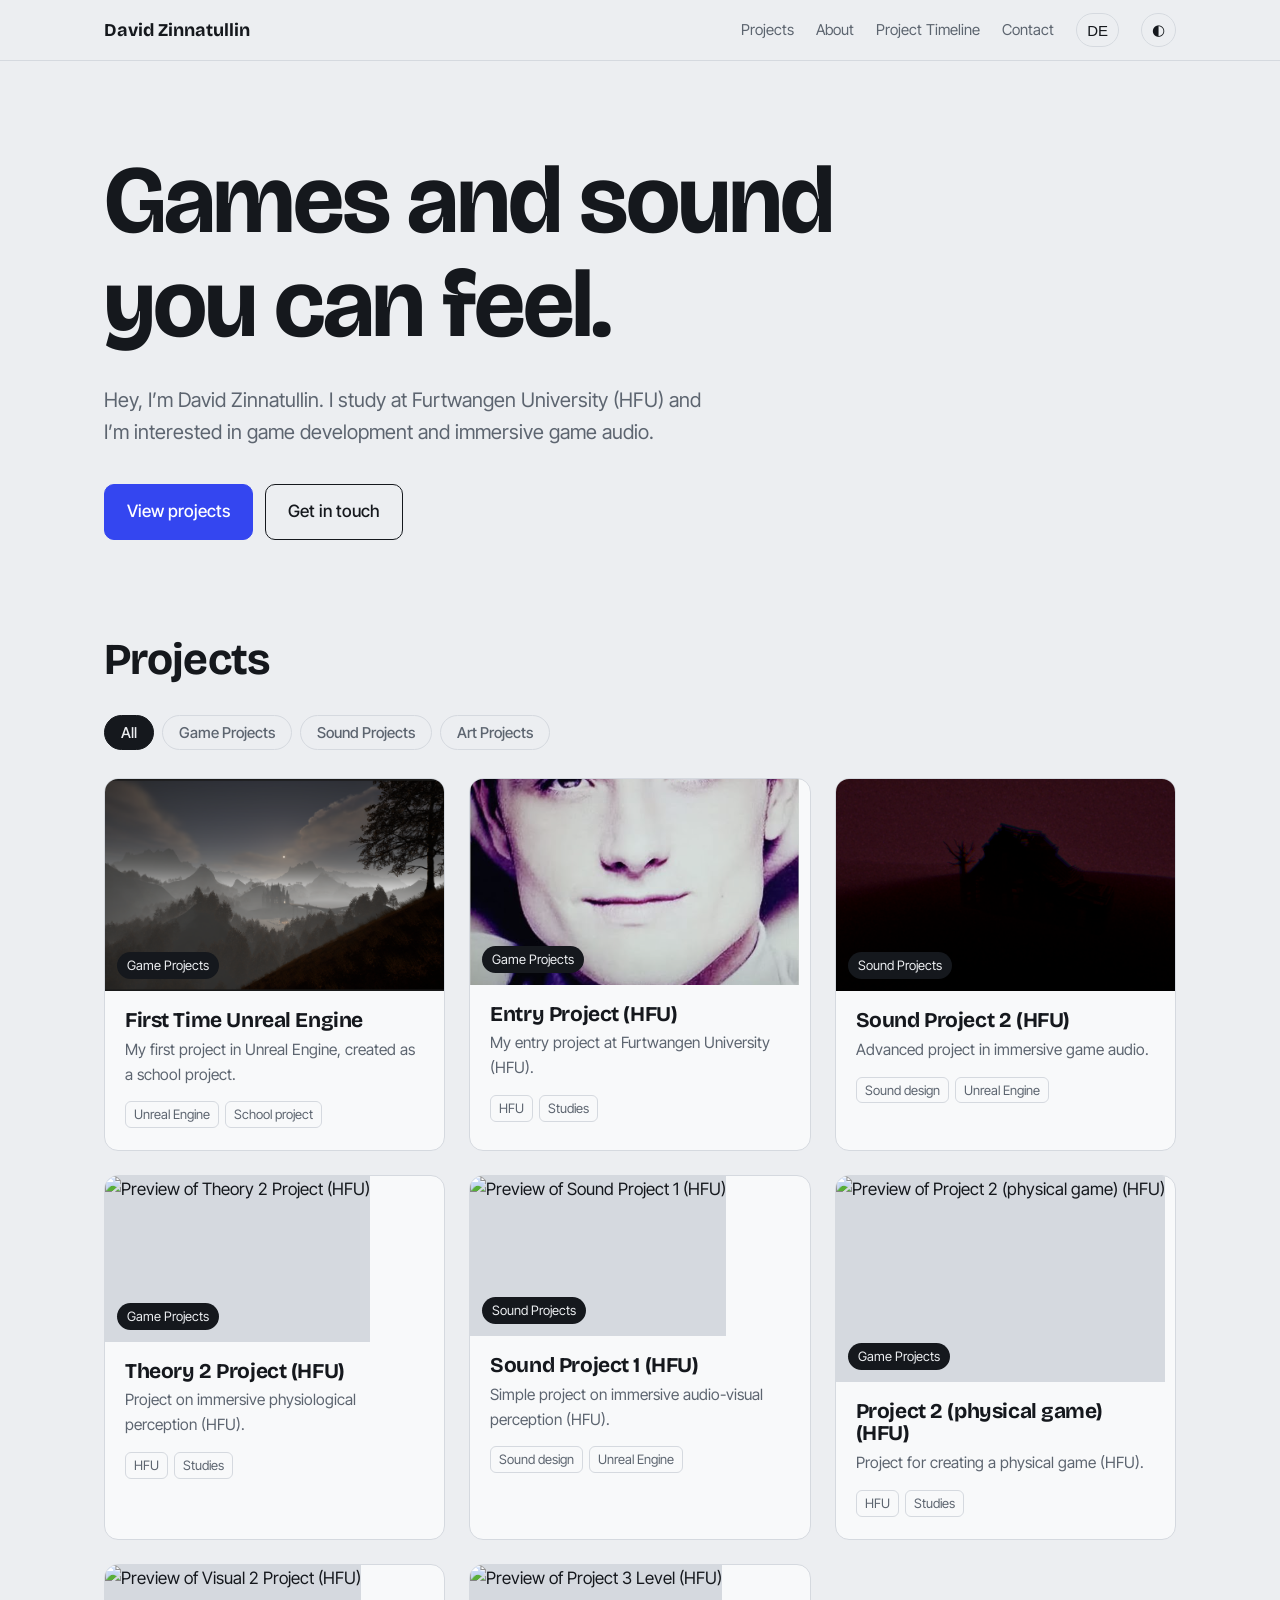
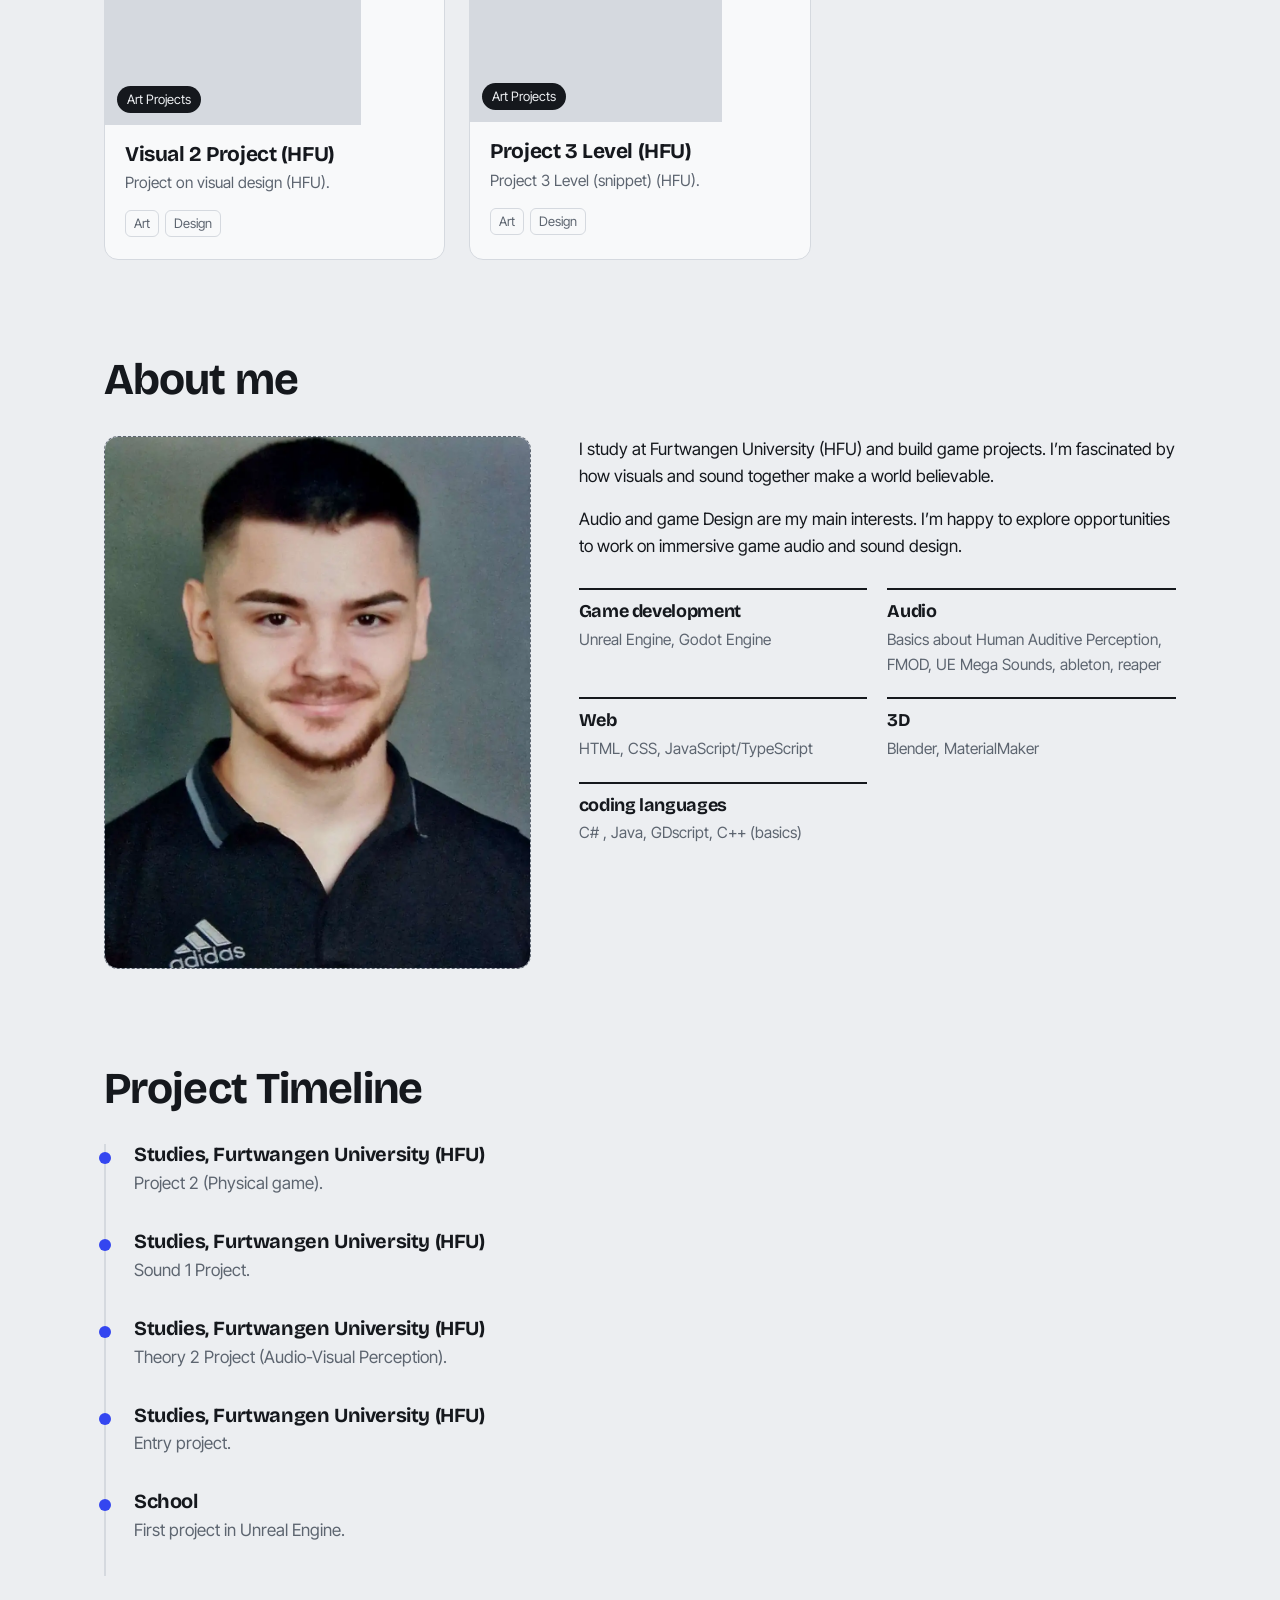
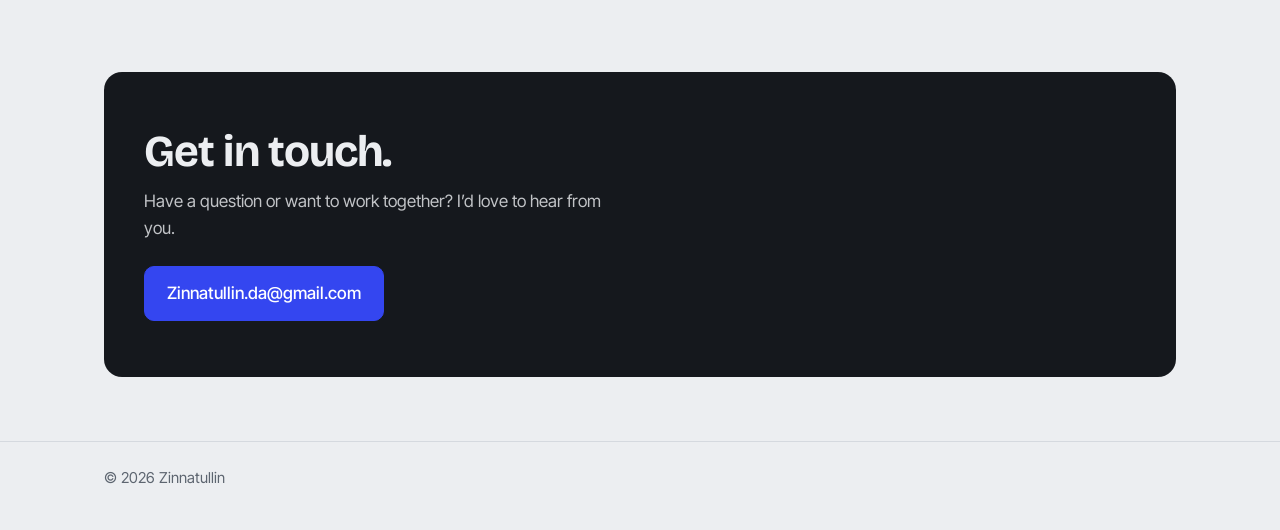
==== commit d8ab696a: "3D preview added and more" ====
--- a/index.html
+++ b/index.html
@@ -9,6 +9,7 @@
 <link href="https://fonts.googleapis.com/css2?family=Bricolage+Grotesque:wght@500;700&family=Inter+Tight:wght@400;500&display=swap" rel="stylesheet">
 <link rel="stylesheet" href="style.css">
 <script src="script.js" defer></script>
+<script type="module" src="https://cdn.jsdelivr.net/npm/@google/model-viewer@4.0.0/dist/model-viewer.min.js"></script>
 </head>
 <body>
 <header class="nav"><div class="wrap">
@@ -23,7 +24,7 @@
 
 <main id="top">
 <section class="hero"><div class="wrap">
-  <h1 data-i18n="h1">Spiele und Sound, die man spürt.</h1>
+  <h1 data-i18n="h1">Games & Immersive Media</h1>
   <p data-i18n="hero_p">Hey, ich bin David Zinnatullin. Ich bin Student an der Hochschule Furtwangen (HFU) und interessiere mich für Game-Entwicklung und immersives Game-Audio.</p>
   <div class="btns"><a class="btn primary" href="#projekte" data-i18n="btn_projects">Projekte ansehen</a><a class="btn" href="#kontakt" data-i18n="btn_contact">Kontakt aufnehmen</a></div>
 </div></section>
@@ -49,6 +50,8 @@
         <div><h3 data-i18n="sk1_h">Game-Entwicklung</h3><p data-i18n="sk1_p">Unreal Engine, Godot Engine</p></div>
         <div><h3 data-i18n="sk2_h">Audio</h3><p data-i18n="sk2_p">Basics about Human Auditive Perception, FMOD, UE Mega Sounds</p></div>
         <div><h3 data-i18n="sk3_h">Web</h3><p data-i18n="sk3_p">HTML, CSS, JavaScript</p></div>
+        <div><h3 data-i18n="sk4_h">3D</h3><p data-i18n="sk4_p">Blender</p></div>
+        <div><h3 data-i18n="sk5_h">Programmiersprachen</h3><p data-i18n="sk5_p">C# , java, gdscript, c++ (grundlagen)</p></div>
       </div>
     </div>
   </div>
--- a/style.css
+++ b/style.css
@@ -13,6 +13,14 @@
     padding-bottom: env(safe-area-inset-bottom, 0px);
 }
 
+model-viewer {
+    width: 100%;
+    height: 100%;
+    display: block;
+    background: var(--line);
+    --poster-color: transparent
+}
+
 @media (prefers-color-scheme:dark) {
     :root:not([data-theme="light"]) {
         --bg: #14161a;
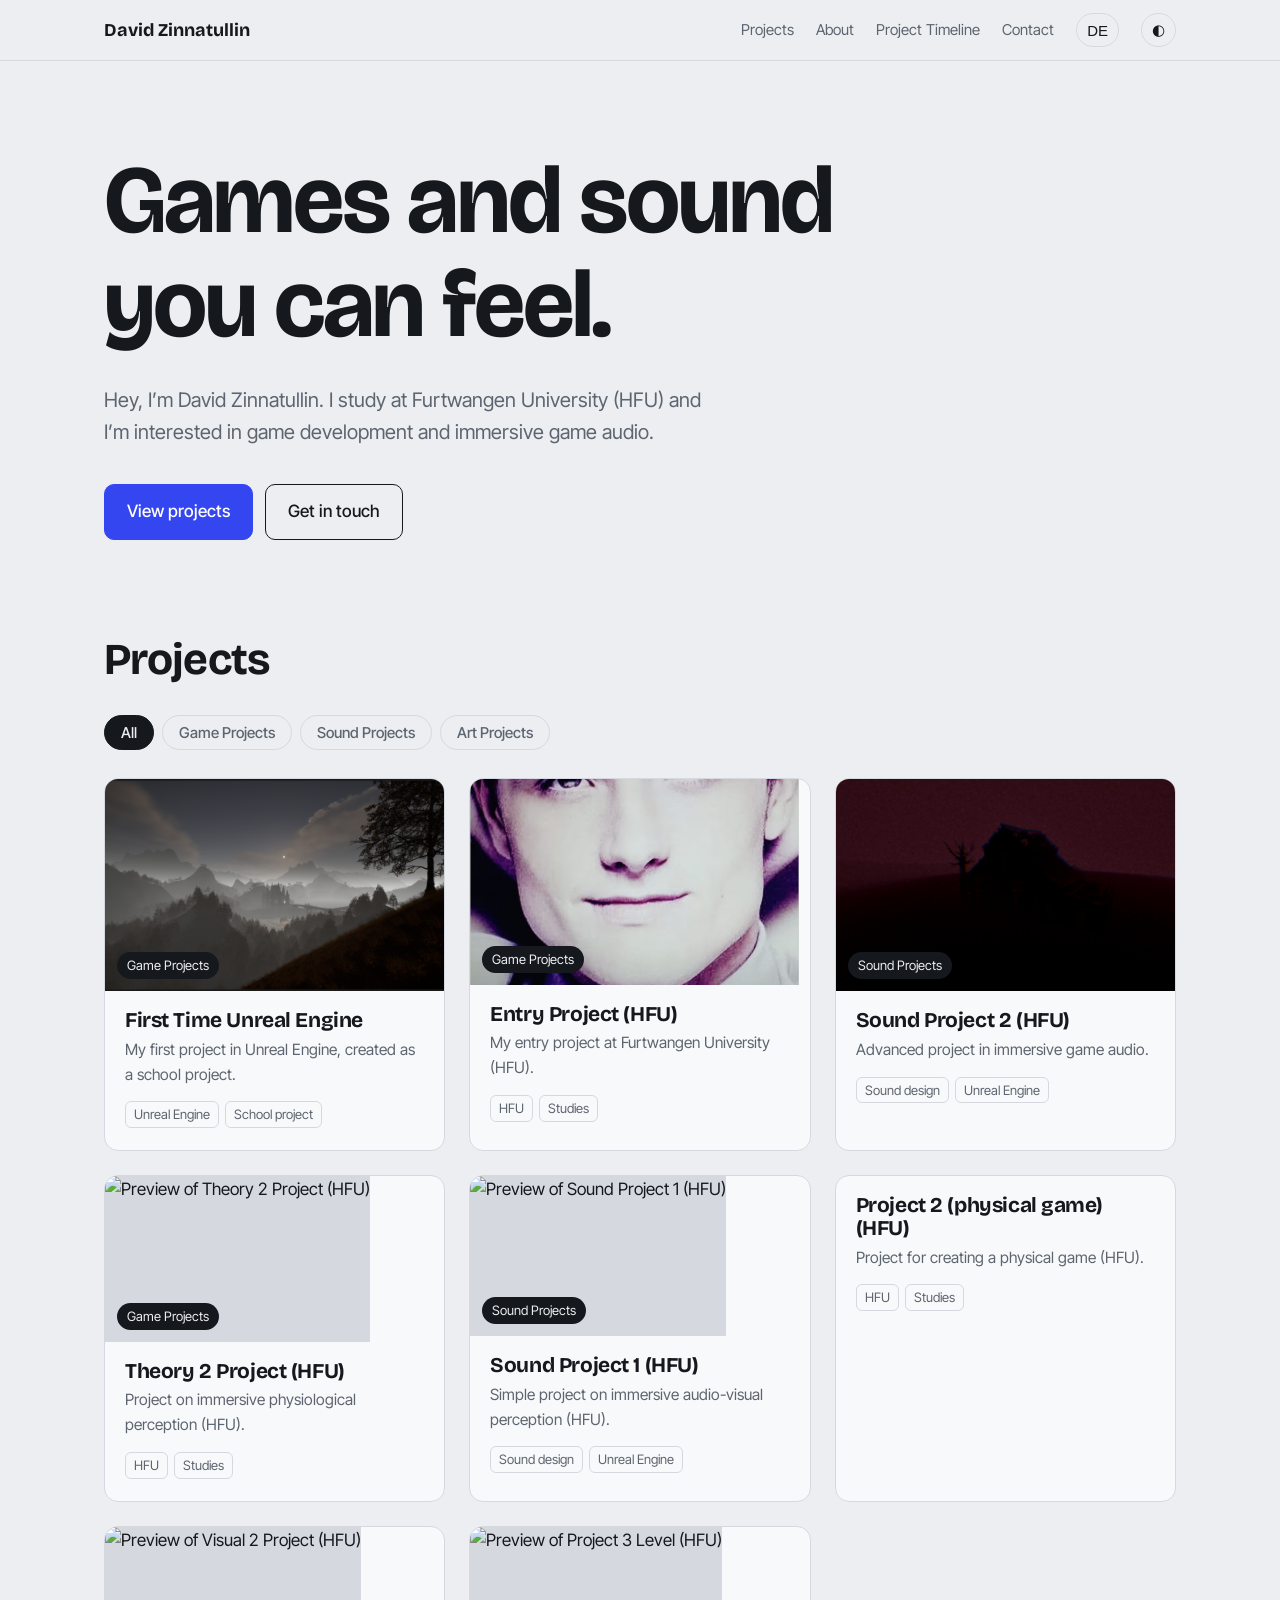
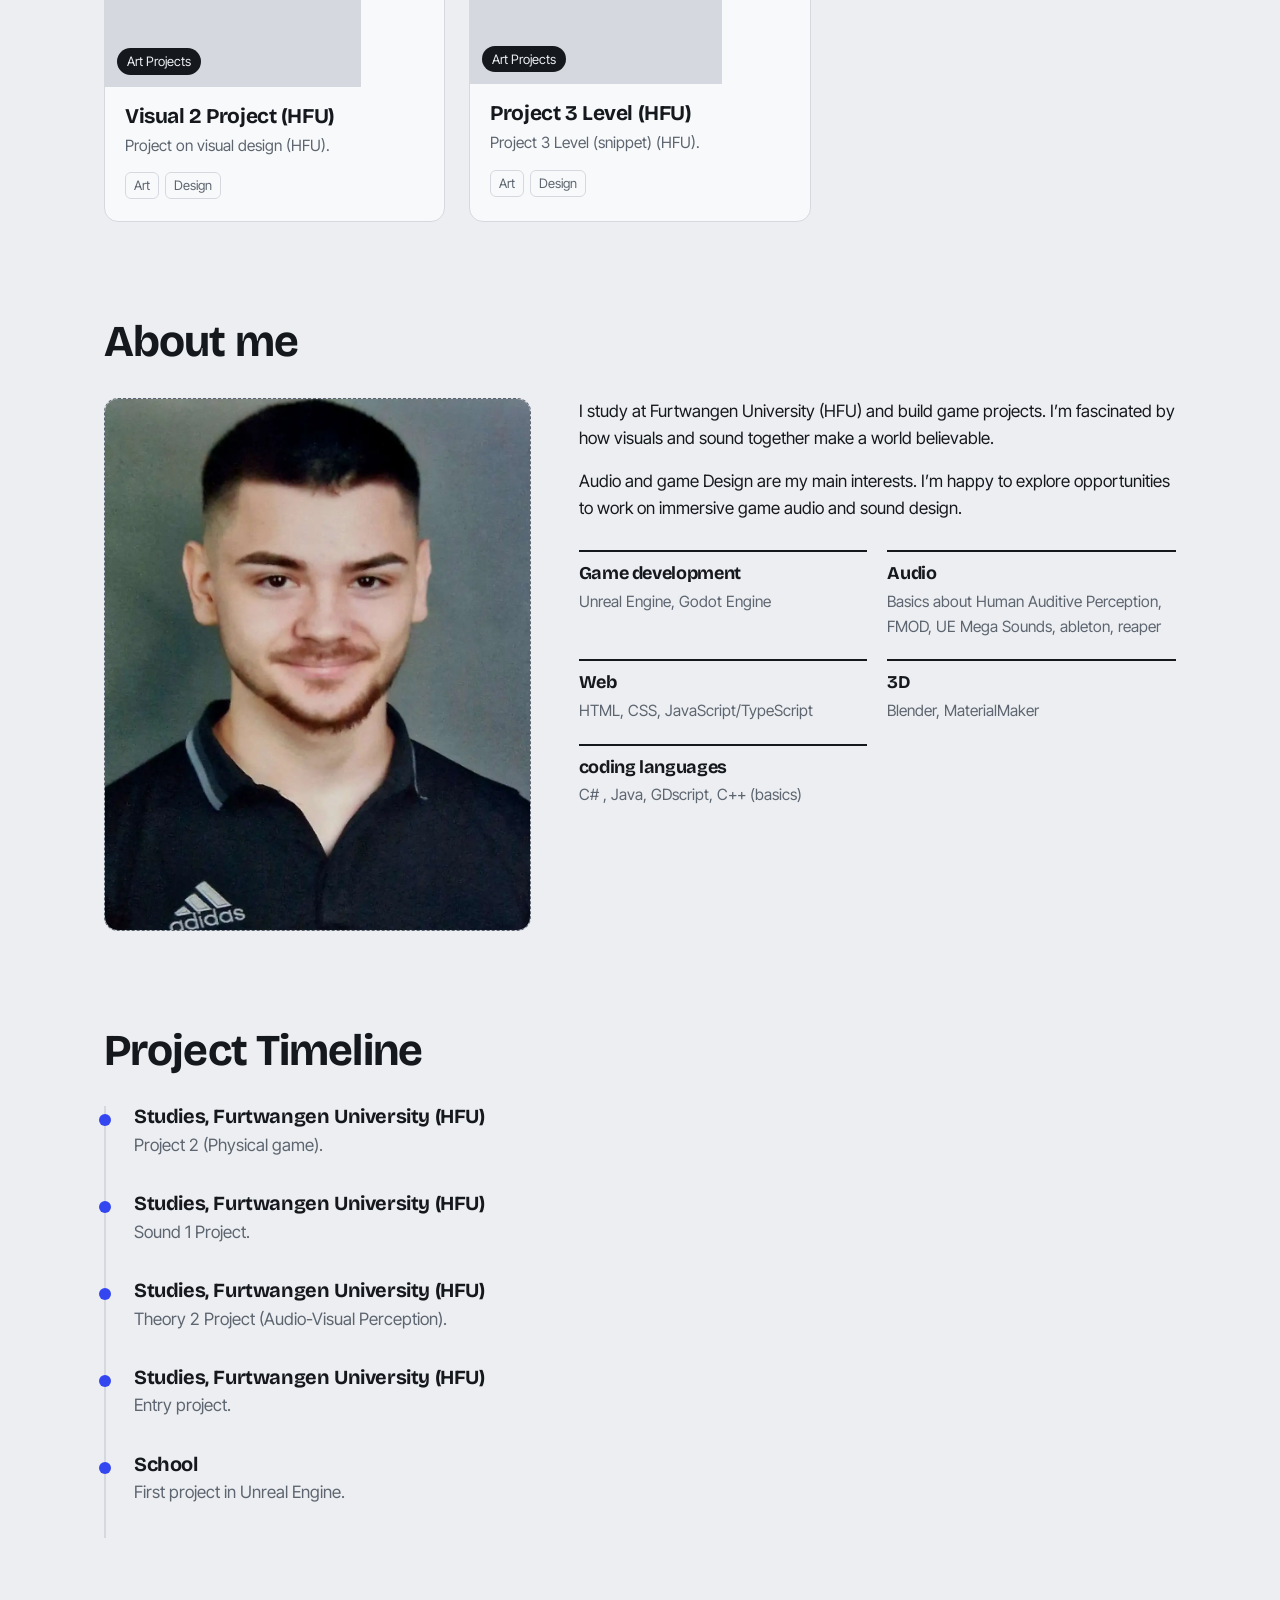
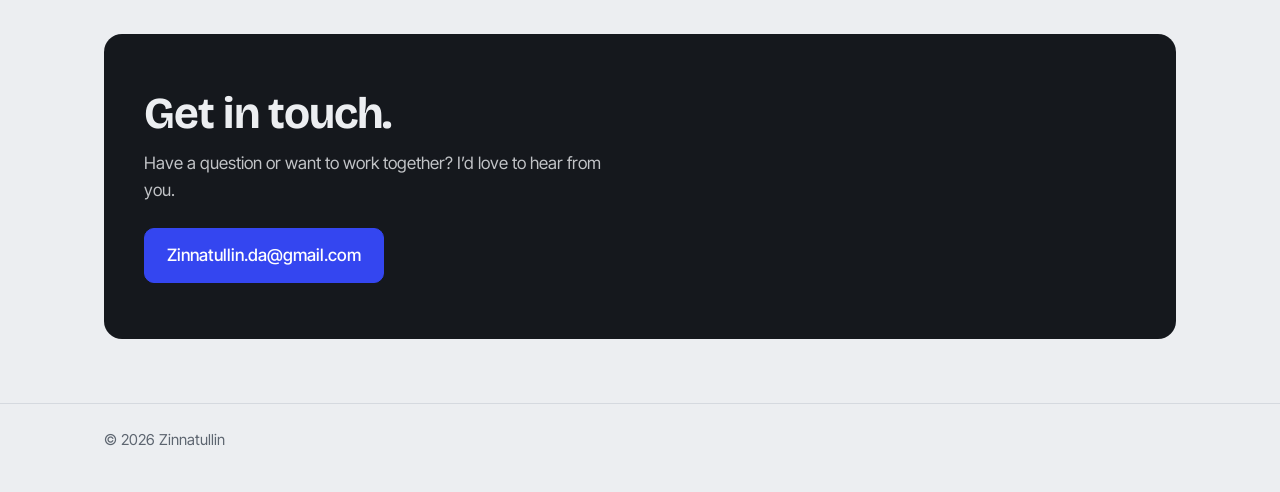
==== commit 81229519: "game beschreibung hinzugefügt und picture viewer" ====
--- a/index.html
+++ b/index.html
@@ -81,8 +81,15 @@
 
 <dialog id="dlg" aria-label="Projektdetails">
   <button class="dclose" id="dclose" aria-label="Schließen">✕</button>
-  <div class="media" id="dmedia"></div>
-  <div class="dbody"><h3 id="dtitle"></h3><p id="dtext"></p><div class="tags" id="dtags"></div></div>
+  <div class="dlayout">
+    <aside class="dside" id="dside">
+      <h3 id="dtitle"></h3>
+      <p class="dlead" id="dtext"></p>
+      <div class="dlong" id="dlong"></div>
+      <div class="tags" id="dtags"></div>
+    </aside>
+    <div class="media" id="dmedia"></div>
+  </div>
 </dialog>
 </body>
 </html>
--- a/style.css
+++ b/style.css
@@ -449,7 +449,7 @@
     border: none;
     border-radius: 16px;
     padding: 0;
-    max-width: 820px;
+    max-width: 1100px;
     width: calc(100% - 32px);
     background: var(--surface);
     color: var(--ink)
@@ -460,8 +460,50 @@
 }
 
 dialog .media {
-    aspect-ratio: 16/9;
-    border-radius: 0
+    aspect-ratio: auto;
+    min-height: 320px;
+    border-radius: 0;
+    order: 1
+}
+
+dialog .media video {
+    object-fit: contain;
+    background: #000
+}
+
+.dlayout {
+    display: grid;
+    grid-template-columns: 1.7fr minmax(300px, 1fr);
+    height: min(80vh, 640px)
+}
+
+.dside {
+    order: 2;
+    padding: 28px;
+    overflow-y: auto;
+    min-height: 0;
+    border-left: 1px solid var(--line)
+}
+
+.dside h3 {
+    font-size: 28px;
+    margin: 0 36px 10px 0
+}
+
+.dside .dlead {
+    color: var(--ink);
+    font-weight: 500;
+    margin: 0 0 16px
+}
+
+.dlong p {
+    color: var(--muted);
+    font-size: 15.5px;
+    margin: 0 0 14px
+}
+
+.dside .tags {
+    margin-top: 20px
 }
 
 .dbody {
@@ -492,7 +534,97 @@
     font-size: 18px
 }
 
+
+/* ===== Bildergalerie (view: "images") ===== */
+.gallery {
+    position: relative;
+    width: 100%;
+    height: 100%;
+    background: #000;
+    display: flex;
+    flex-direction: column
+}
+
+.gstage {
+    position: relative;
+    flex: 1;
+    min-height: 0
+}
+
+dialog .gallery .gstage img {
+    object-fit: contain;
+    position: absolute;
+    inset: 0
+}
+
+.gnav {
+    position: absolute;
+    top: 50%;
+    transform: translateY(-50%);
+    width: 40px;
+    height: 40px;
+    border: none;
+    border-radius: 50%;
+    background: color-mix(in srgb, var(--ink) 80%, transparent);
+    color: var(--bg);
+    font-size: 20px;
+    cursor: pointer;
+    z-index: 2
+}
+
+.gnav.prev { left: 12px }
+.gnav.next { right: 12px }
+
+.gbar {
+    display: flex;
+    align-items: center;
+    justify-content: space-between;
+    gap: 12px;
+    padding: 10px 16px;
+    color: #ddd;
+    font-size: 14px;
+    background: rgba(0, 0, 0, .6)
+}
+
+.gcap { flex: 1; min-width: 0 }
+
+.gdots {
+    display: flex;
+    gap: 6px
+}
+
+.gdots button {
+    width: 9px;
+    height: 9px;
+    padding: 0;
+    border: none;
+    border-radius: 50%;
+    background: #777;
+    cursor: pointer
+}
+
+.gdots button[aria-current="true"] { background: #fff }
+
 @media (max-width:760px) {
+    .dlayout {
+        grid-template-columns: 1fr;
+        height: auto;
+        max-height: 90vh;
+        overflow-y: auto
+    }
+
+    dialog .media {
+        order: 1;
+        aspect-ratio: 16/9;
+        min-height: 0
+    }
+
+    .dside {
+        order: 2;
+        overflow: visible;
+        border-left: none
+    }
+
     nav a.l {
         display: none
     }
